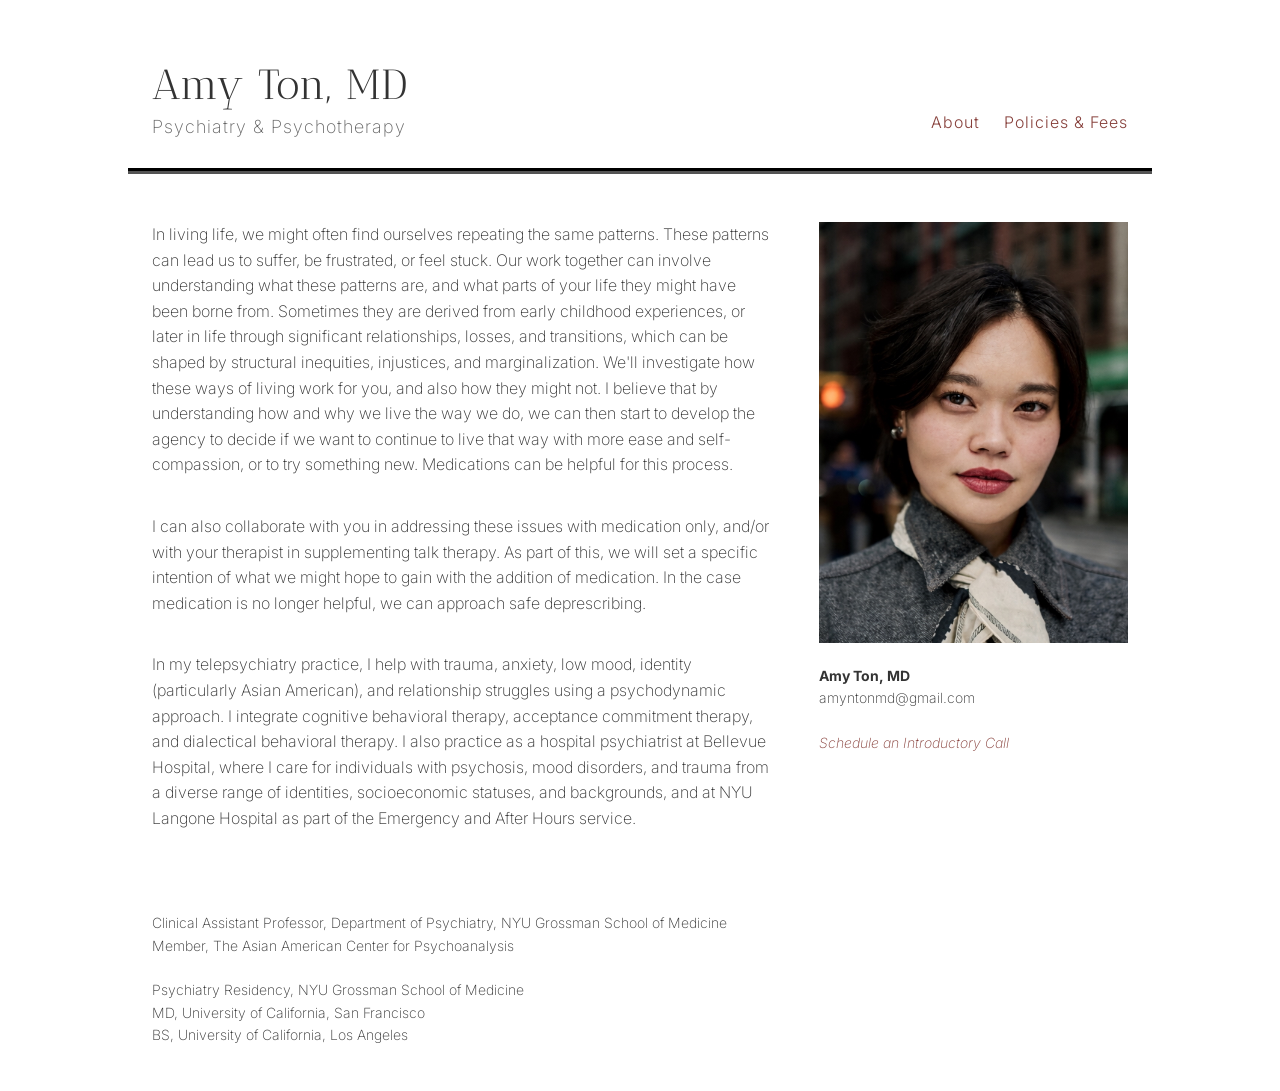
==== index.html @ de1456c8 "Update index.html" ====
<!DOCTYPE html>
<html>
  <head>
    <title>Amy Ton MD – Psychiatry & Psychotherapy</title>
    <meta charset="utf-8" />
    <meta http-equiv="X-UA-Compatible" content="IE=edge">
    <meta name="viewport" content="width=device-width, initial-scale=1.0, maximum-scale=1.0">
    <meta name="description" content="Board Certified Psychiatrist Dr. Amy Ton M.D. offers psychiatry and psychotherapy to adults in New York City.">
    <meta name="author" content="Amy Ton MD" />
    <link rel="stylesheet" type="text/css" href="style.css" />
    <link rel="stylesheet" href="https://fonts.googleapis.com/css?family=Kalnia">
    <link rel="stylesheet" href="https://fonts.googleapis.com/css2?family=Inter:ital,opsz,wght@0,14..32,100..900;1,14..32,100..900&display=swap">
    <link rel="stylesheet" href="https://fonts.googleapis.com/css?family=Antic+Didone">
    <link href="https://assets.calendly.com/assets/external/widget.css" rel="stylesheet">
    <script src="https://assets.calendly.com/assets/external/widget.js" type="text/javascript" async></script>
  </head>

  <body>
    <div class="container">
      <header class="masthead">
        <hgroup class="site-info">
          <h1 class="site-name"><a href="index.html">Amy Ton, MD</a></h1>
          <h2 class="site-description">Psychiatry & Psychotherapy</h2>
        </hgroup>
        <nav>
          <a href="index.html">About</a>
          <a href="policies.html">Policies & Fees</a>
        </nav>
      </header>
    </div>

    <div class="container">
      <div class="main-content">
        <div class="left">
          <p>In living life, we might often find ourselves repeating the same patterns. These patterns can lead us to suffer, be frustrated, or feel stuck. Our work together can involve understanding what these patterns are, and what parts of your life they might have been borne from. Sometimes they are derived from early childhood experiences, or later in life through significant relationships, losses, and transitions, which can be shaped by structural inequities, injustices, and marginalization. We'll investigate how these ways of living work for you, and also how they might not. I believe that by understanding how and why we live the way we do, we can then start to develop the agency to decide if we want to continue to live that way with more ease and self-compassion, or to try something new. Medications can be helpful for this process.</p>
          <p>I can also collaborate with you in addressing these issues with medication only, and/or with your therapist in supplementing talk therapy. As part of this, we will set a specific intention of what we might hope to gain with the addition of medication. In the case medication is no longer helpful, we can approach safe deprescribing.</p>
          <p>In my telepsychiatry practice, I help with trauma, anxiety, low mood, identity (particularly Asian American), and relationship struggles using a psychodynamic approach. I integrate cognitive behavioral therapy, acceptance commitment therapy, and dialectical behavioral therapy. I also practice as a hospital psychiatrist at Bellevue Hospital, where I care for individuals with psychosis, mood disorders, and trauma from a diverse range of identities, socioeconomic statuses, and backgrounds, and at NYU Langone Hospital as part of the Emergency and After Hours service.</p><br /><br />
          Clinical Assistant Professor, Department of Psychiatry, NYU Grossman School of Medicine<br />
            Member, The Asian American Center for Psychoanalysis<br /><br />
            Psychiatry Residency, NYU Grossman School of Medicine<br />
            MD, University of California, San Francisco<br />
            BS, University of California, Los Angeles
        <br /><br /><br />
        </div>
        <div class="right">
          <img src="images/portraithighcrop.jpg"><br />
          <b>Amy Ton, MD</b><br />
          amyntonmd@gmail.com<br /><br />
          <i><a href="" onclick="Calendly.initPopupWidget({url: 'https://calendly.com/amyntonmd/30min?hide_gdpr_banner=1&primary_color=87403b'});return false;">Schedule an Introductory Call</a></i>
          <br /><br /><br />
          
        </div>
      </div>
    </div>
  </body>
</html>
---- style.css ----
/***************/
/* MEYER RESET */
/***************/
html, body, div, h1, h2, h3, p, a, img, article, header, hgroup, nav,
table, tbody, tr, td {
  margin: 0;
  padding: 0;
  border: 0;
  font-size: 100%;
  font: inherit;
  vertical-align: baseline;
}

article, header, hgroup, nav {
  display: block;
}

*, *:before, *:after {
  -moz-box-sizing: border-box;
  -webkit-box-sizing: border-box;
  box-sizing: border-box;
}

/**************/
/* BASE RULES */
/**************/
html {
  font-size: 100%;
}

body {
  background: #ffffff;
  font-family: 'Inter', sans-serif;
  font-weight: 200;
  font-size: 14px;
  line-height: 1.6;
  color: #333;
}

.container {
  margin: 0 auto;
  /* max-width: 1000px; */
  width: 80%;
}

h1, h2, h3 {
  font-family: 'Inter', sans-serif;
  color: #222;
  font-weight: 325;
  line-height: 1;
  margin: 0;
  padding: 0;
}
@media screen and (max-width: 640px) {
  h1, h2, h3 {
    line-height: 1.4;
  }
}

h1 {
  font-size: 30px;
}
h1 a {
  color: inherit;
}

h2 {
  font-size: 24px;
}

h3 {
  font-size: 20px;
  margin-bottom: 12px;
}

p {
  margin-bottom: 36px;
}

a {
  color: #87403b;
  text-decoration: none;
  cursor: poInter;
}
a:hover, a:active {
  color: #87403b;
}

img {
  max-width: 100%;
}

/*********************/
/* LAYOUT / SECTIONS */
/*********************/

.masthead {
  display: flex;
  flex-wrap: wrap;
  align-items: flex-end;
  justify-content: space-between;
  gap: 24px;
  padding: 64px 24px 32px;
  border-bottom: 6px groove #000;
  margin-bottom: 48px;
}
@media screen and (max-width: 640px) {
  .masthead {
    flex-direction: column;
    align-items: center;
    text-align: center;
  }
}

.site-name {
  margin: 0;
  color: #333;
  cursor: poInter;
  font-family: 'Antic Didone', serif;
  font-weight: 400;
  font-size: 42px;
  letter-spacing: 1px;
  margin-bottom: 12px;
}

.site-description {
  color: #666;
  font-family: 'Inter', sans-serif;
  font-weight: 200;
  font-size: 18px;
  letter-spacing: 1px;
}

.main-content {
  padding: 0 24px;
  display: flex;
  flex-direction: row;
  align-items: flex-start;
  justify-content: flex-start;
  gap: 48px;
}

.main-content .left {
  margin-top: 0px;
  flex: 2 1 0;
  min-width: 0;
}

.main-content .right {
  flex: 1 1 0;
  min-width: 0;
}

.main-content p {
  line-height: 1.6;
  font-size: 16px;
}

.main-content .right img {
  display: block;
  width: 100%;
  height: auto;
  margin-left: auto;
}

.policy-row {
  margin-bottom: 64px;
}

.main-content .fees-table {
  border-collapse: collapse;
  border: none;
  font-size: 16px;
  line-height: 1.6;
}

.main-content .fees-table td {
  padding: 8px 24px 8px 0;
  border: none;
  vertical-align: top;
}

@media screen and (max-width: 640px) {
  .main-content {
    flex-direction: column;
  }

  .main-content .left,
  .main-content .right {
    flex: none;
    width: 100%;
  }

  .site-description {
    margin: 3px 0;
  }
}

nav {
  margin-top: 0px;
  font-family: 'Inter', sans-serif;
  font-weight: 200;
  font-size: 16px;
}
@media screen and (max-width: 640px) {
  nav {
    margin-top: 9px;
    font-size: 16px;
  }
}
nav a {
  margin-left: 20px;
  text-align: right;
  font-weight: 300;
  letter-spacing: 1px;
}
@media screen and (max-width: 640px) {
  nav a {
    margin: 0 10px;
    text-align: center;
  }
}
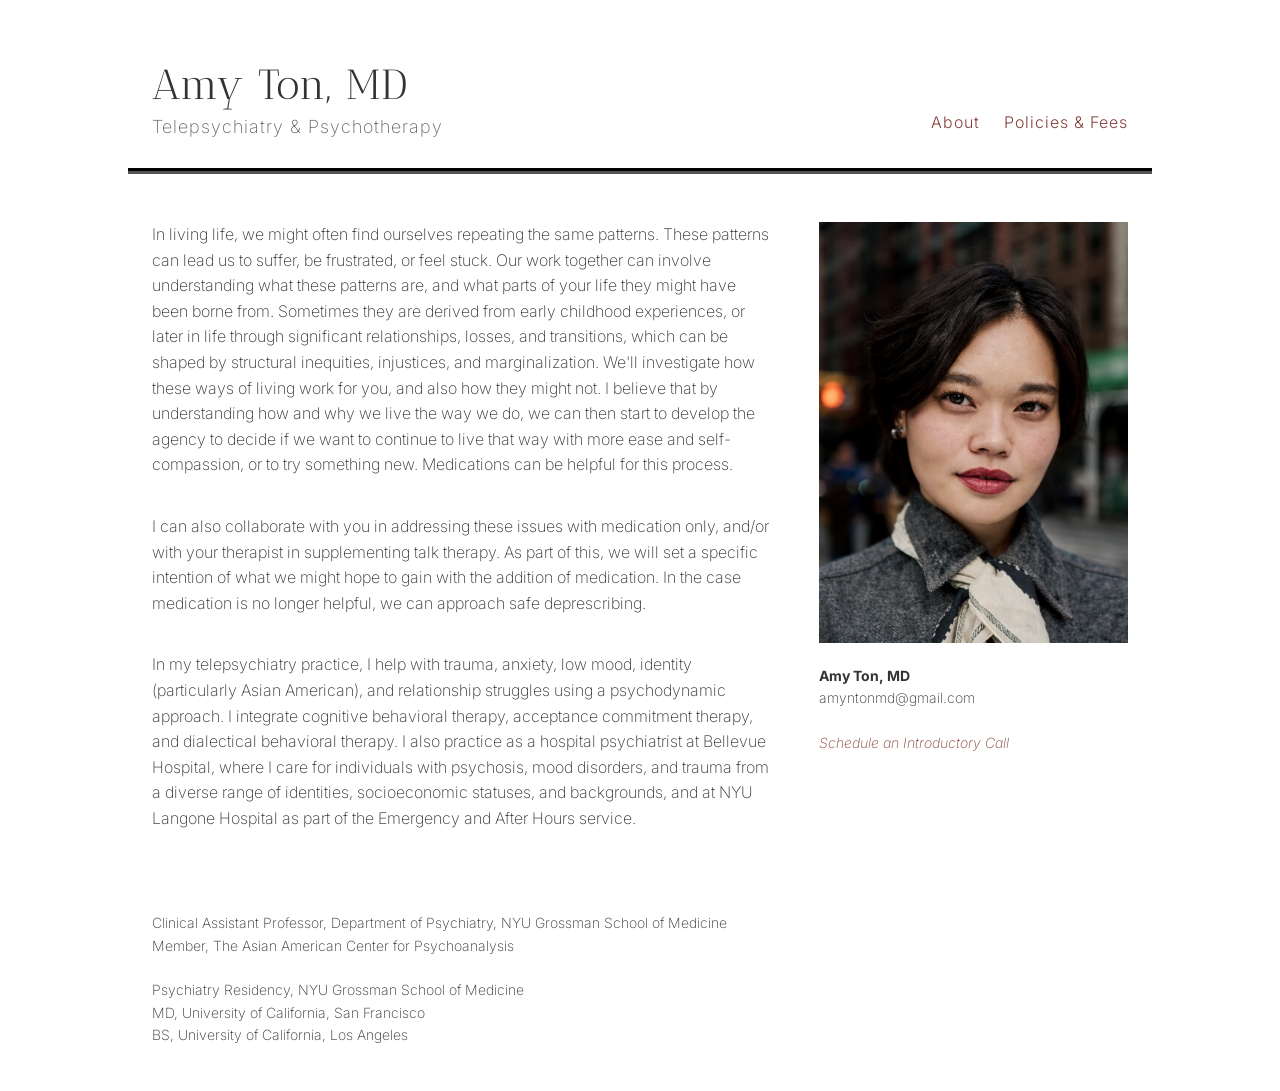
==== commit 615904d0: "Update index.html" ====
--- a/index.html
+++ b/index.html
@@ -5,7 +5,7 @@
     <meta charset="utf-8" />
     <meta http-equiv="X-UA-Compatible" content="IE=edge">
     <meta name="viewport" content="width=device-width, initial-scale=1.0, maximum-scale=1.0">
-    <meta name="description" content="Board Certified Psychiatrist Dr. Amy Ton M.D. offers psychiatry and psychotherapy to adults in New York City.">
+    <meta name="description" content="Board-Certified Psychiatrist Dr. Amy Ton M.D. offers psychiatry and psychotherapy to adults in New York State through telemedicine.">
     <meta name="author" content="Amy Ton MD" />
     <link rel="stylesheet" type="text/css" href="style.css" />
     <link rel="stylesheet" href="https://fonts.googleapis.com/css?family=Kalnia">
@@ -20,7 +20,7 @@
       <header class="masthead">
         <hgroup class="site-info">
           <h1 class="site-name"><a href="index.html">Amy Ton, MD</a></h1>
-          <h2 class="site-description">Psychiatry & Psychotherapy</h2>
+          <h2 class="site-description">Telepsychiatry & Psychotherapy</h2>
         </hgroup>
         <nav>
           <a href="index.html">About</a>
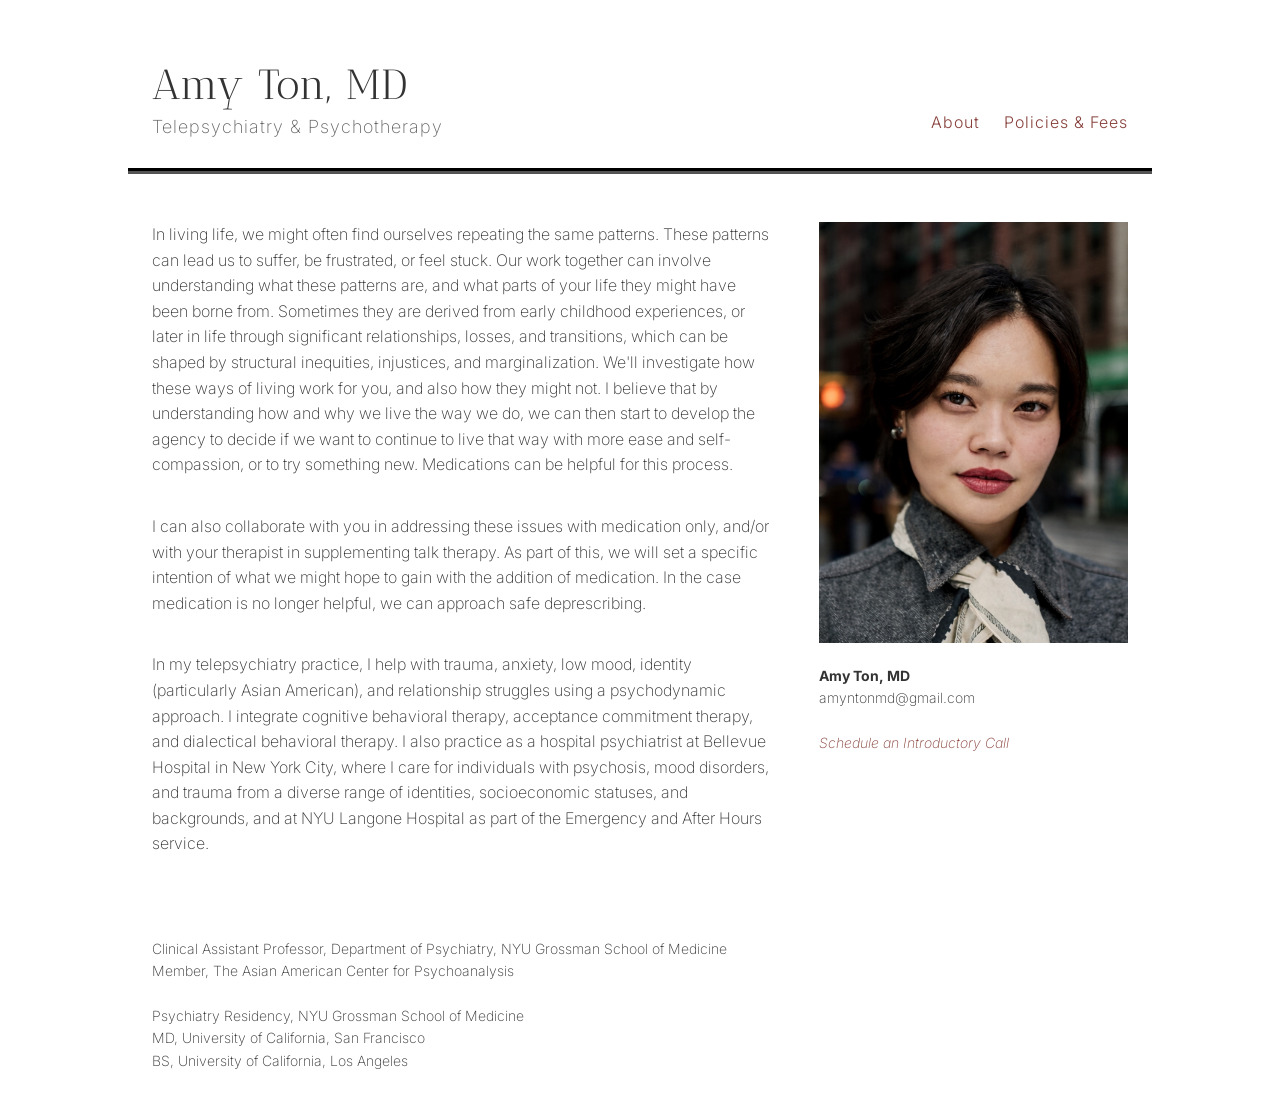
==== commit c206bc03: "Update index.html" ====
--- a/index.html
+++ b/index.html
@@ -34,7 +34,7 @@
         <div class="left">
           <p>In living life, we might often find ourselves repeating the same patterns. These patterns can lead us to suffer, be frustrated, or feel stuck. Our work together can involve understanding what these patterns are, and what parts of your life they might have been borne from. Sometimes they are derived from early childhood experiences, or later in life through significant relationships, losses, and transitions, which can be shaped by structural inequities, injustices, and marginalization. We'll investigate how these ways of living work for you, and also how they might not. I believe that by understanding how and why we live the way we do, we can then start to develop the agency to decide if we want to continue to live that way with more ease and self-compassion, or to try something new. Medications can be helpful for this process.</p>
           <p>I can also collaborate with you in addressing these issues with medication only, and/or with your therapist in supplementing talk therapy. As part of this, we will set a specific intention of what we might hope to gain with the addition of medication. In the case medication is no longer helpful, we can approach safe deprescribing.</p>
-          <p>In my telepsychiatry practice, I help with trauma, anxiety, low mood, identity (particularly Asian American), and relationship struggles using a psychodynamic approach. I integrate cognitive behavioral therapy, acceptance commitment therapy, and dialectical behavioral therapy. I also practice as a hospital psychiatrist at Bellevue Hospital, where I care for individuals with psychosis, mood disorders, and trauma from a diverse range of identities, socioeconomic statuses, and backgrounds, and at NYU Langone Hospital as part of the Emergency and After Hours service.</p><br /><br />
+          <p>In my telepsychiatry practice, I help with trauma, anxiety, low mood, identity (particularly Asian American), and relationship struggles using a psychodynamic approach. I integrate cognitive behavioral therapy, acceptance commitment therapy, and dialectical behavioral therapy. I also practice as a hospital psychiatrist at Bellevue Hospital in New York City, where I care for individuals with psychosis, mood disorders, and trauma from a diverse range of identities, socioeconomic statuses, and backgrounds, and at NYU Langone Hospital as part of the Emergency and After Hours service.</p><br /><br />
           Clinical Assistant Professor, Department of Psychiatry, NYU Grossman School of Medicine<br />
             Member, The Asian American Center for Psychoanalysis<br /><br />
             Psychiatry Residency, NYU Grossman School of Medicine<br />
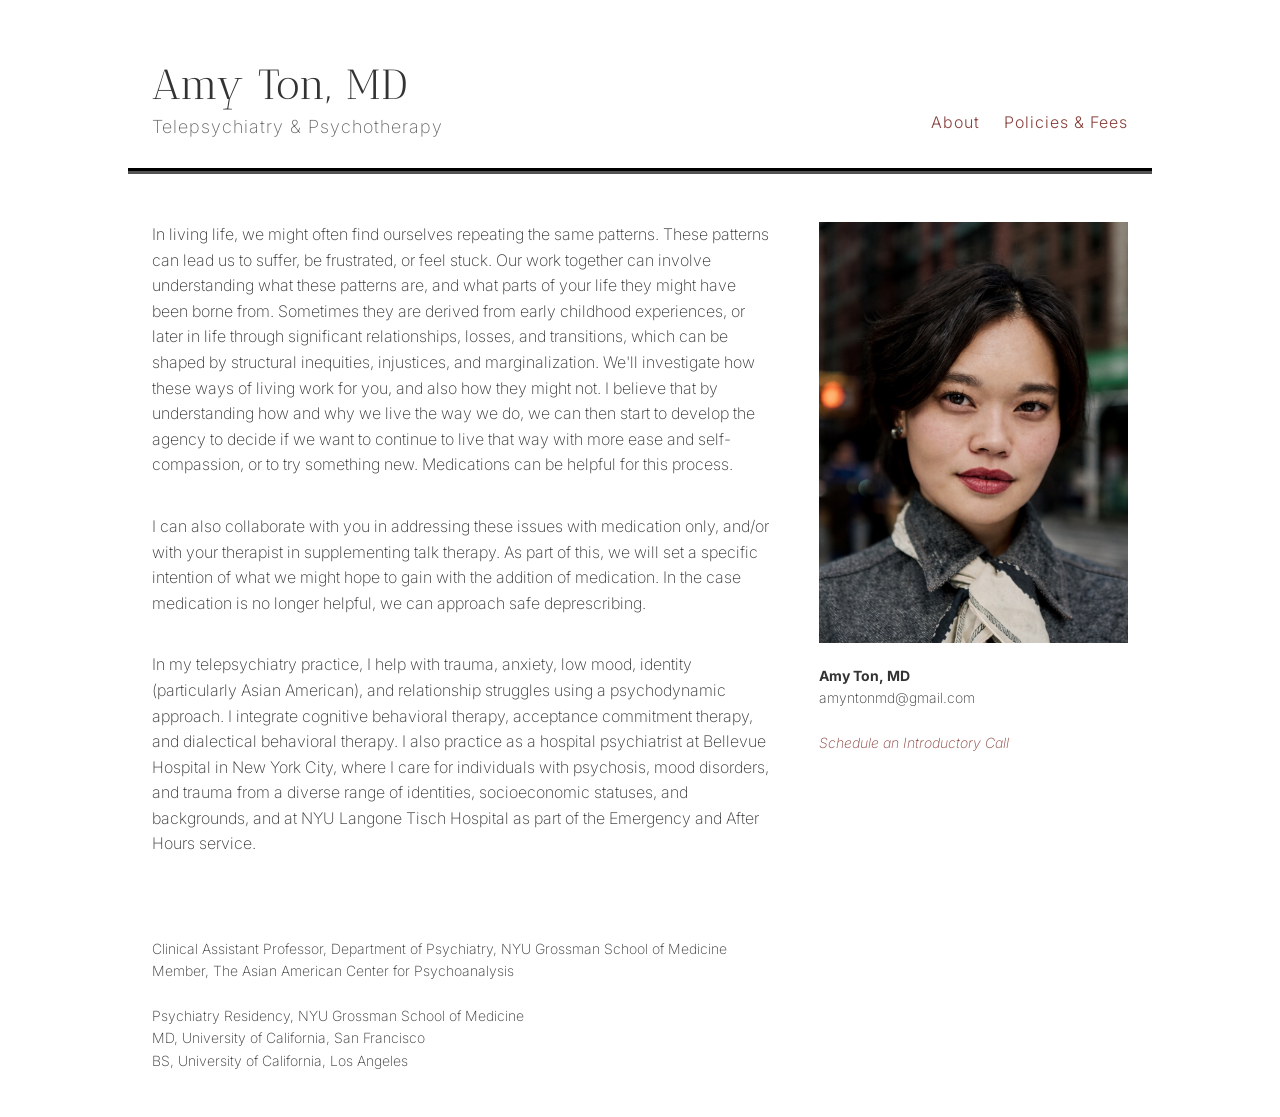
==== commit 5fb76579: "Update index.html" ====
--- a/index.html
+++ b/index.html
@@ -34,7 +34,7 @@
         <div class="left">
           <p>In living life, we might often find ourselves repeating the same patterns. These patterns can lead us to suffer, be frustrated, or feel stuck. Our work together can involve understanding what these patterns are, and what parts of your life they might have been borne from. Sometimes they are derived from early childhood experiences, or later in life through significant relationships, losses, and transitions, which can be shaped by structural inequities, injustices, and marginalization. We'll investigate how these ways of living work for you, and also how they might not. I believe that by understanding how and why we live the way we do, we can then start to develop the agency to decide if we want to continue to live that way with more ease and self-compassion, or to try something new. Medications can be helpful for this process.</p>
           <p>I can also collaborate with you in addressing these issues with medication only, and/or with your therapist in supplementing talk therapy. As part of this, we will set a specific intention of what we might hope to gain with the addition of medication. In the case medication is no longer helpful, we can approach safe deprescribing.</p>
-          <p>In my telepsychiatry practice, I help with trauma, anxiety, low mood, identity (particularly Asian American), and relationship struggles using a psychodynamic approach. I integrate cognitive behavioral therapy, acceptance commitment therapy, and dialectical behavioral therapy. I also practice as a hospital psychiatrist at Bellevue Hospital in New York City, where I care for individuals with psychosis, mood disorders, and trauma from a diverse range of identities, socioeconomic statuses, and backgrounds, and at NYU Langone Hospital as part of the Emergency and After Hours service.</p><br /><br />
+          <p>In my telepsychiatry practice, I help with trauma, anxiety, low mood, identity (particularly Asian American), and relationship struggles using a psychodynamic approach. I integrate cognitive behavioral therapy, acceptance commitment therapy, and dialectical behavioral therapy. I also practice as a hospital psychiatrist at Bellevue Hospital in New York City, where I care for individuals with psychosis, mood disorders, and trauma from a diverse range of identities, socioeconomic statuses, and backgrounds, and at NYU Langone Tisch Hospital as part of the Emergency and After Hours service.</p><br /><br />
           Clinical Assistant Professor, Department of Psychiatry, NYU Grossman School of Medicine<br />
             Member, The Asian American Center for Psychoanalysis<br /><br />
             Psychiatry Residency, NYU Grossman School of Medicine<br />
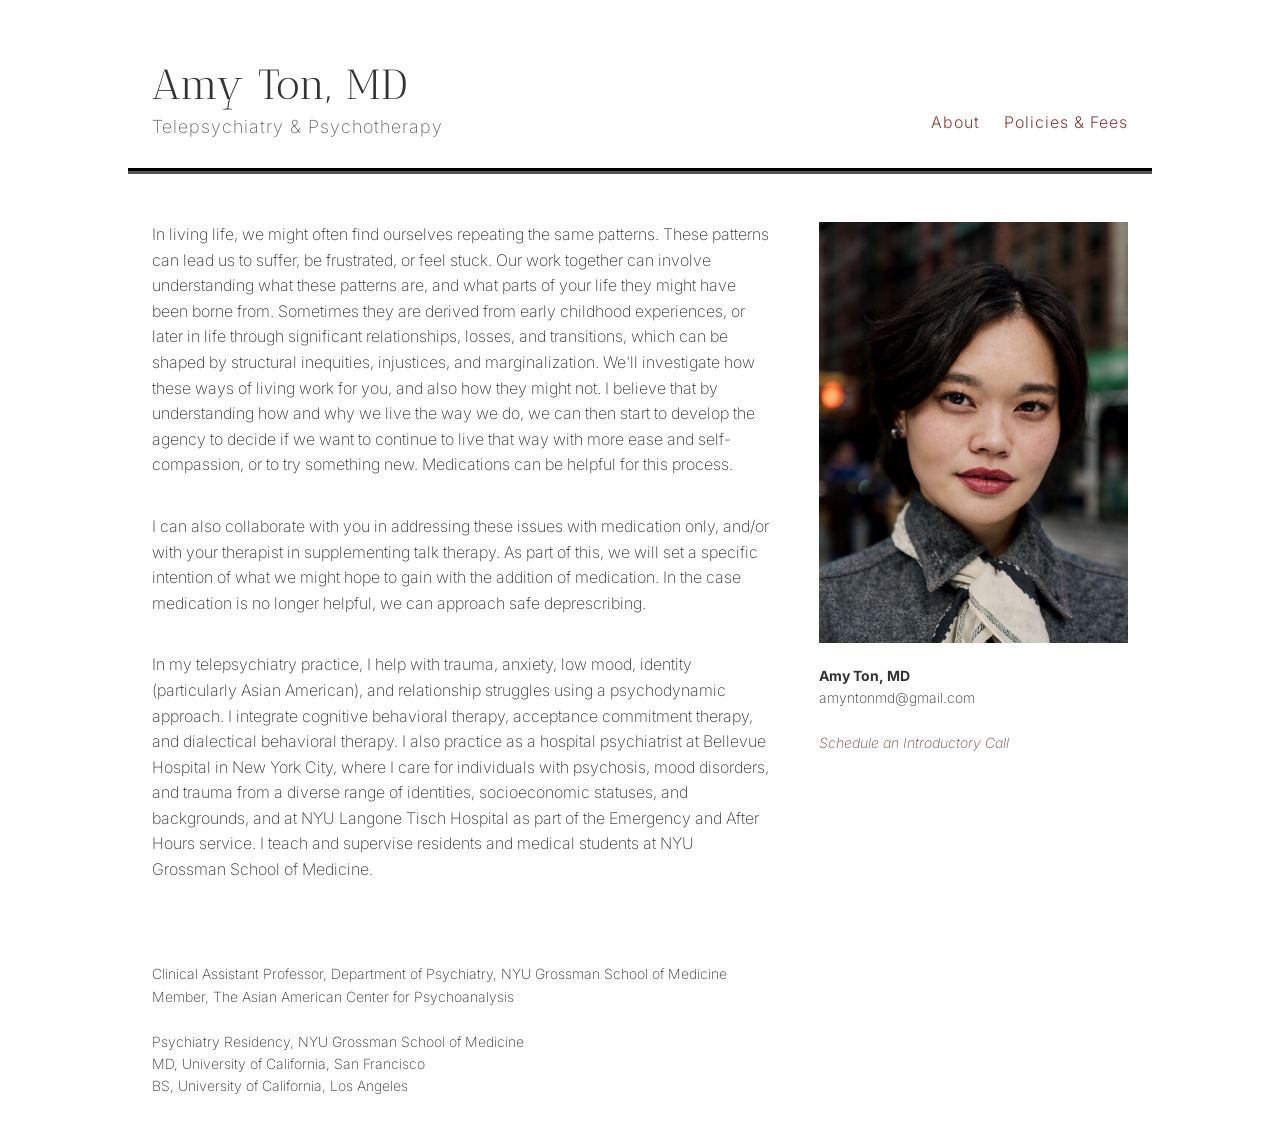
==== commit 7c907531: "Update index.html" ====
--- a/index.html
+++ b/index.html
@@ -34,7 +34,7 @@
         <div class="left">
           <p>In living life, we might often find ourselves repeating the same patterns. These patterns can lead us to suffer, be frustrated, or feel stuck. Our work together can involve understanding what these patterns are, and what parts of your life they might have been borne from. Sometimes they are derived from early childhood experiences, or later in life through significant relationships, losses, and transitions, which can be shaped by structural inequities, injustices, and marginalization. We'll investigate how these ways of living work for you, and also how they might not. I believe that by understanding how and why we live the way we do, we can then start to develop the agency to decide if we want to continue to live that way with more ease and self-compassion, or to try something new. Medications can be helpful for this process.</p>
           <p>I can also collaborate with you in addressing these issues with medication only, and/or with your therapist in supplementing talk therapy. As part of this, we will set a specific intention of what we might hope to gain with the addition of medication. In the case medication is no longer helpful, we can approach safe deprescribing.</p>
-          <p>In my telepsychiatry practice, I help with trauma, anxiety, low mood, identity (particularly Asian American), and relationship struggles using a psychodynamic approach. I integrate cognitive behavioral therapy, acceptance commitment therapy, and dialectical behavioral therapy. I also practice as a hospital psychiatrist at Bellevue Hospital in New York City, where I care for individuals with psychosis, mood disorders, and trauma from a diverse range of identities, socioeconomic statuses, and backgrounds, and at NYU Langone Tisch Hospital as part of the Emergency and After Hours service.</p><br /><br />
+          <p>In my telepsychiatry practice, I help with trauma, anxiety, low mood, identity (particularly Asian American), and relationship struggles using a psychodynamic approach. I integrate cognitive behavioral therapy, acceptance commitment therapy, and dialectical behavioral therapy. I also practice as a hospital psychiatrist at Bellevue Hospital in New York City, where I care for individuals with psychosis, mood disorders, and trauma from a diverse range of identities, socioeconomic statuses, and backgrounds, and at NYU Langone Tisch Hospital as part of the Emergency and After Hours service. I teach and supervise residents and medical students at NYU Grossman School of Medicine.</p><br /><br />
           Clinical Assistant Professor, Department of Psychiatry, NYU Grossman School of Medicine<br />
             Member, The Asian American Center for Psychoanalysis<br /><br />
             Psychiatry Residency, NYU Grossman School of Medicine<br />
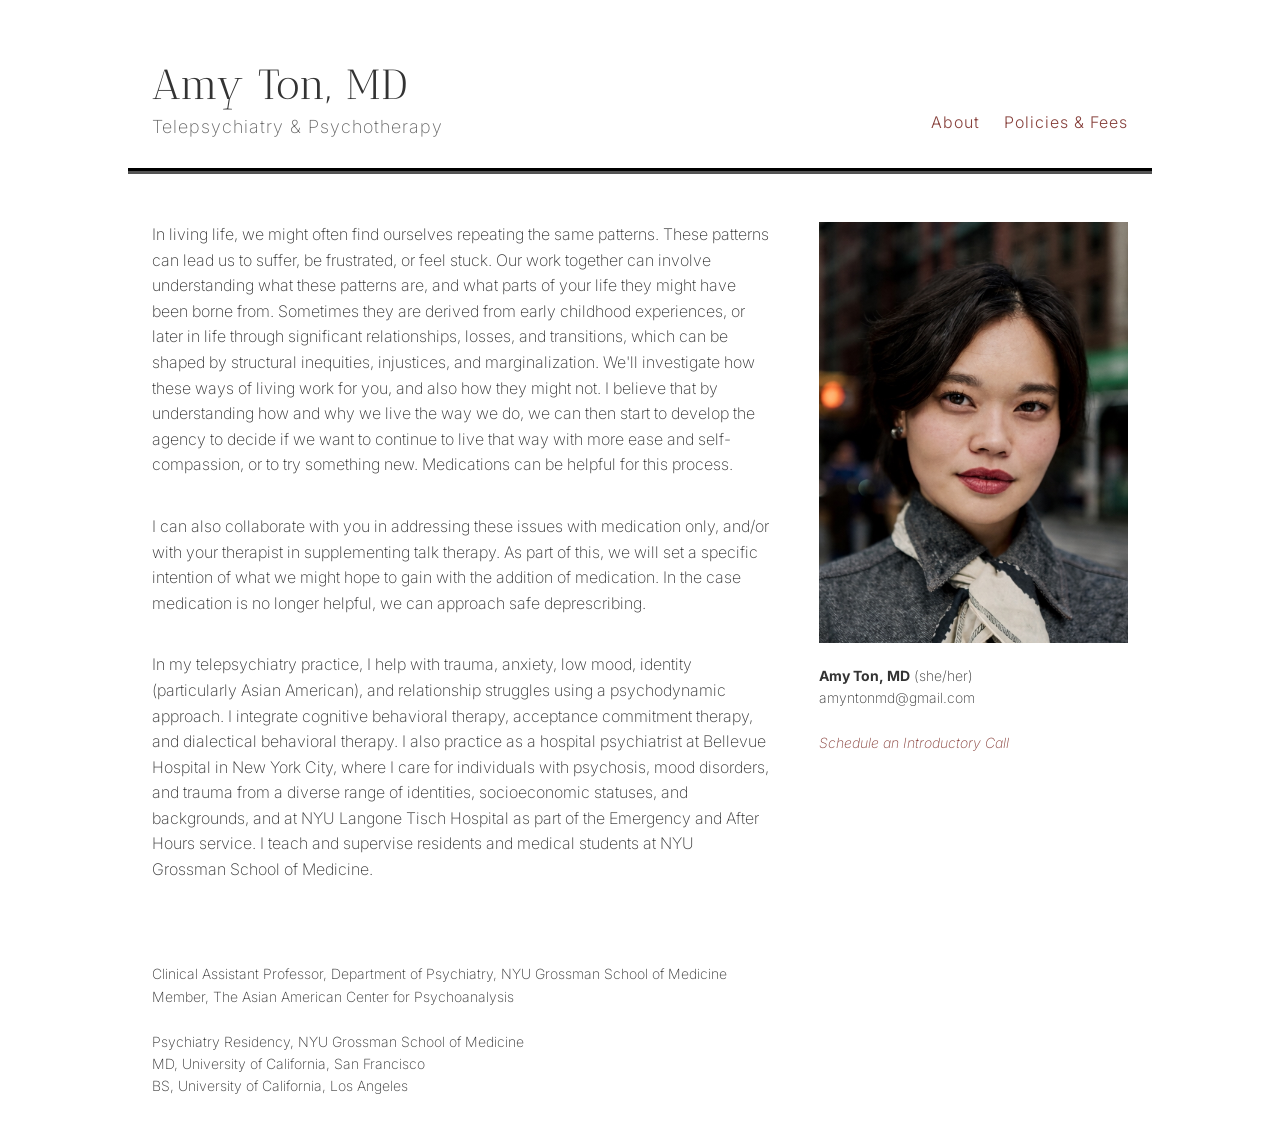
==== commit 32caac7a: "Update index.html" ====
--- a/index.html
+++ b/index.html
@@ -44,7 +44,7 @@
         </div>
         <div class="right">
           <img src="images/portraithighcrop.jpg"><br />
-          <b>Amy Ton, MD</b><br />
+          <b>Amy Ton, MD</b> (she/her)<br />
           amyntonmd@gmail.com<br /><br />
           <i><a href="" onclick="Calendly.initPopupWidget({url: 'https://calendly.com/amyntonmd/30min?hide_gdpr_banner=1&primary_color=87403b'});return false;">Schedule an Introductory Call</a></i>
           <br /><br /><br />
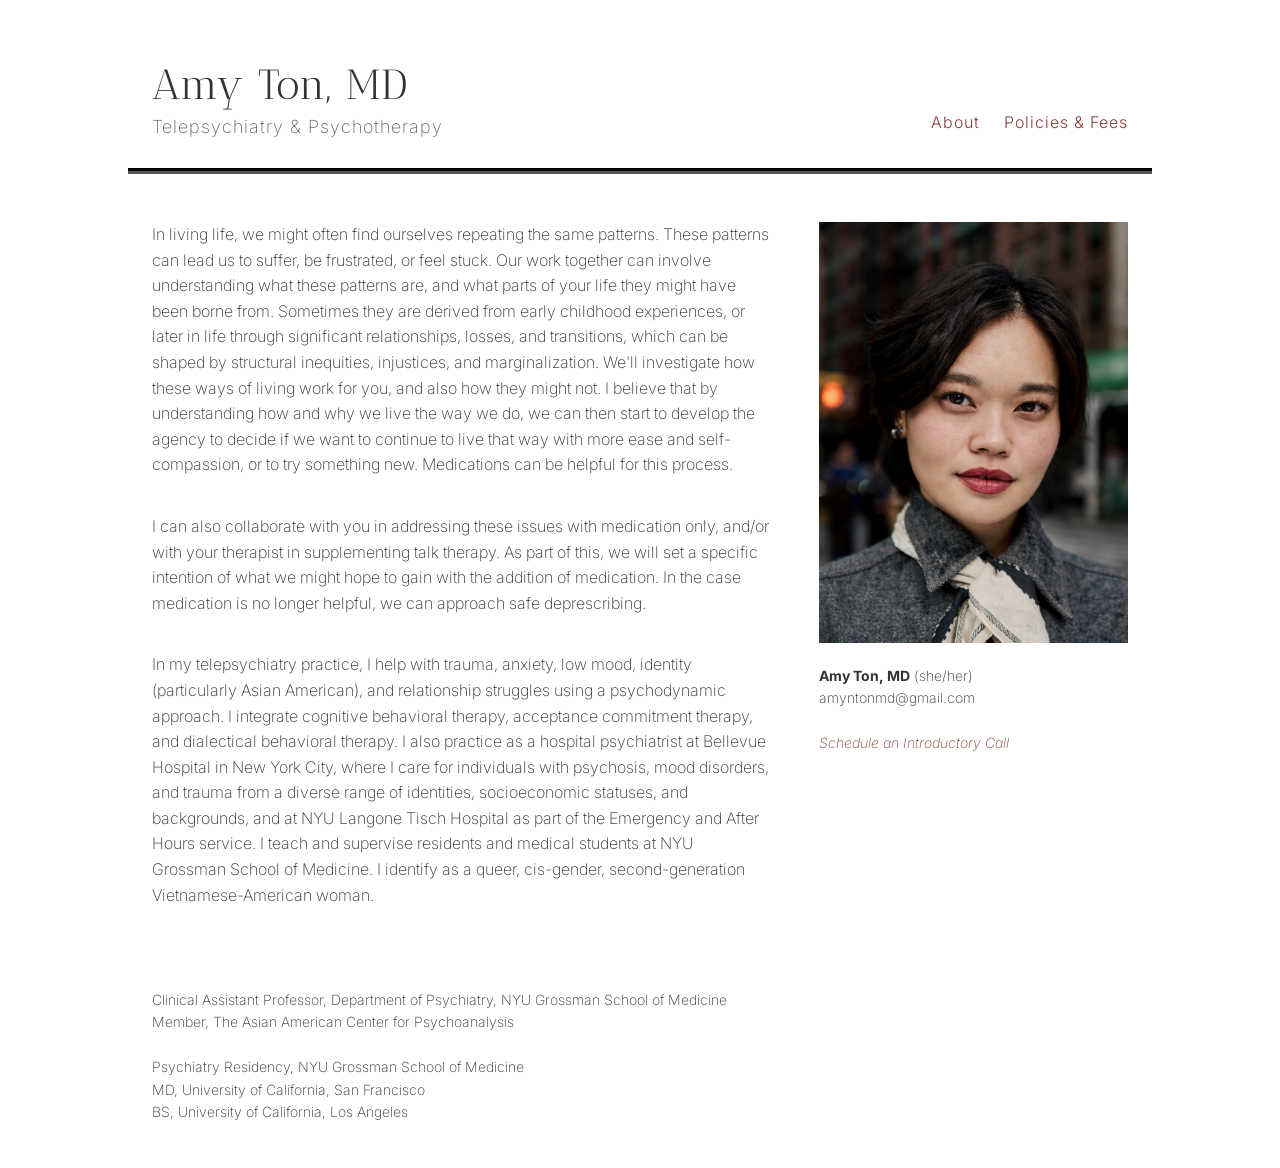
==== commit be97dcfd: "Update index.html" ====
--- a/index.html
+++ b/index.html
@@ -34,7 +34,7 @@
         <div class="left">
           <p>In living life, we might often find ourselves repeating the same patterns. These patterns can lead us to suffer, be frustrated, or feel stuck. Our work together can involve understanding what these patterns are, and what parts of your life they might have been borne from. Sometimes they are derived from early childhood experiences, or later in life through significant relationships, losses, and transitions, which can be shaped by structural inequities, injustices, and marginalization. We'll investigate how these ways of living work for you, and also how they might not. I believe that by understanding how and why we live the way we do, we can then start to develop the agency to decide if we want to continue to live that way with more ease and self-compassion, or to try something new. Medications can be helpful for this process.</p>
           <p>I can also collaborate with you in addressing these issues with medication only, and/or with your therapist in supplementing talk therapy. As part of this, we will set a specific intention of what we might hope to gain with the addition of medication. In the case medication is no longer helpful, we can approach safe deprescribing.</p>
-          <p>In my telepsychiatry practice, I help with trauma, anxiety, low mood, identity (particularly Asian American), and relationship struggles using a psychodynamic approach. I integrate cognitive behavioral therapy, acceptance commitment therapy, and dialectical behavioral therapy. I also practice as a hospital psychiatrist at Bellevue Hospital in New York City, where I care for individuals with psychosis, mood disorders, and trauma from a diverse range of identities, socioeconomic statuses, and backgrounds, and at NYU Langone Tisch Hospital as part of the Emergency and After Hours service. I teach and supervise residents and medical students at NYU Grossman School of Medicine.</p><br /><br />
+          <p>In my telepsychiatry practice, I help with trauma, anxiety, low mood, identity (particularly Asian American), and relationship struggles using a psychodynamic approach. I integrate cognitive behavioral therapy, acceptance commitment therapy, and dialectical behavioral therapy. I also practice as a hospital psychiatrist at Bellevue Hospital in New York City, where I care for individuals with psychosis, mood disorders, and trauma from a diverse range of identities, socioeconomic statuses, and backgrounds, and at NYU Langone Tisch Hospital as part of the Emergency and After Hours service. I teach and supervise residents and medical students at NYU Grossman School of Medicine. I identify as a queer, cis-gender, second-generation Vietnamese-American woman.</p><br /><br />
           Clinical Assistant Professor, Department of Psychiatry, NYU Grossman School of Medicine<br />
             Member, The Asian American Center for Psychoanalysis<br /><br />
             Psychiatry Residency, NYU Grossman School of Medicine<br />
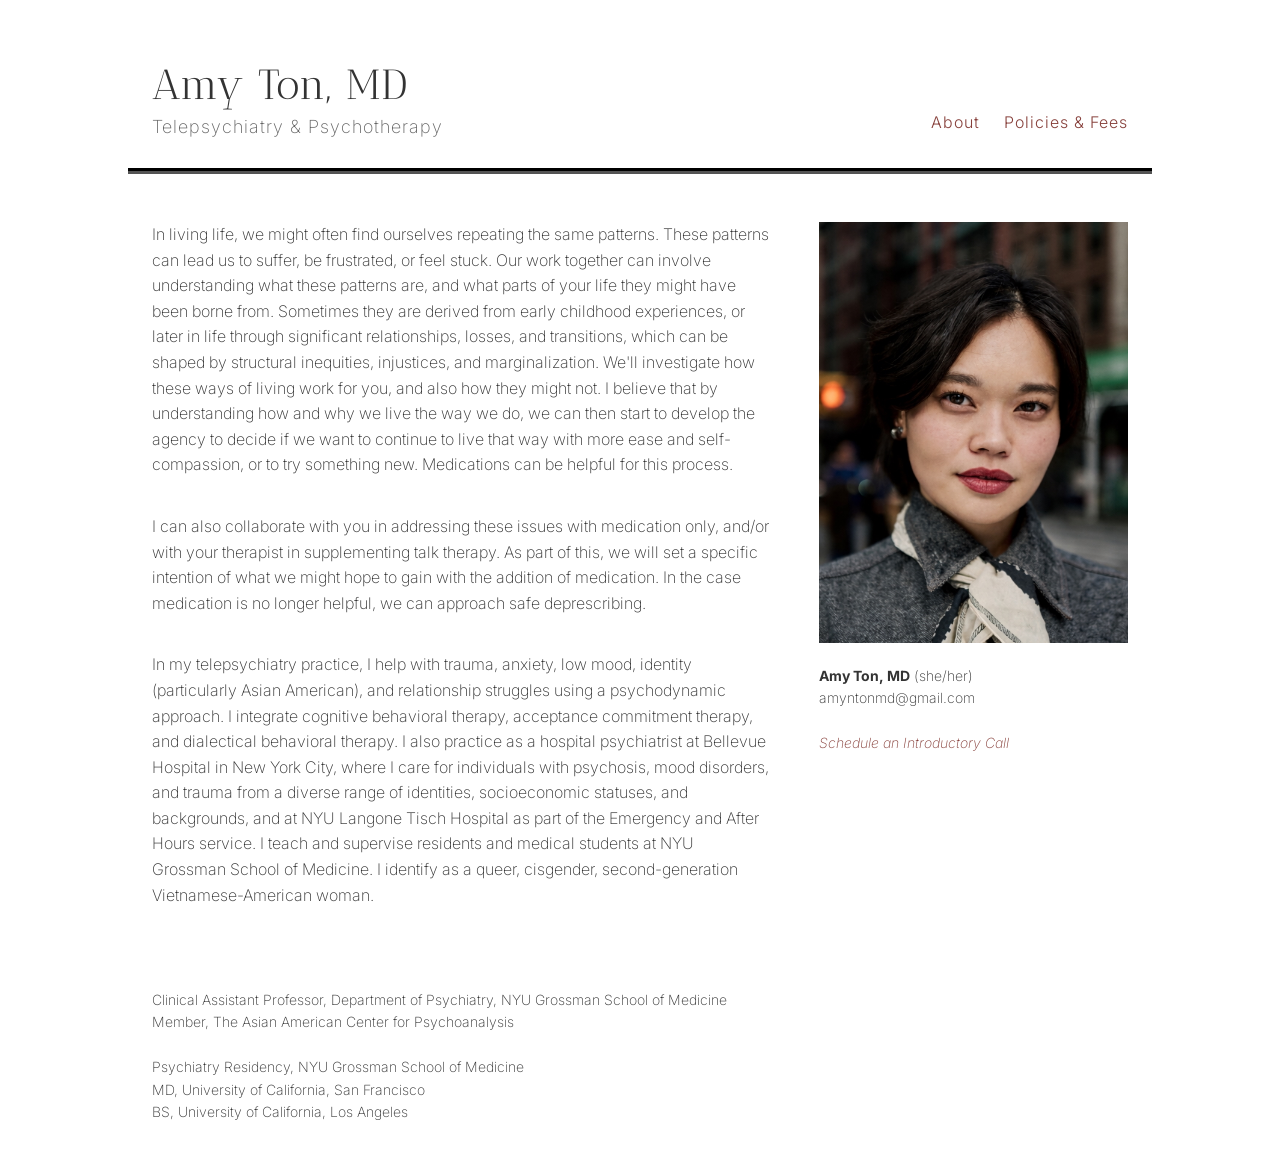
==== commit 4a99bf15: "Update index.html" ====
--- a/index.html
+++ b/index.html
@@ -34,7 +34,7 @@
         <div class="left">
           <p>In living life, we might often find ourselves repeating the same patterns. These patterns can lead us to suffer, be frustrated, or feel stuck. Our work together can involve understanding what these patterns are, and what parts of your life they might have been borne from. Sometimes they are derived from early childhood experiences, or later in life through significant relationships, losses, and transitions, which can be shaped by structural inequities, injustices, and marginalization. We'll investigate how these ways of living work for you, and also how they might not. I believe that by understanding how and why we live the way we do, we can then start to develop the agency to decide if we want to continue to live that way with more ease and self-compassion, or to try something new. Medications can be helpful for this process.</p>
           <p>I can also collaborate with you in addressing these issues with medication only, and/or with your therapist in supplementing talk therapy. As part of this, we will set a specific intention of what we might hope to gain with the addition of medication. In the case medication is no longer helpful, we can approach safe deprescribing.</p>
-          <p>In my telepsychiatry practice, I help with trauma, anxiety, low mood, identity (particularly Asian American), and relationship struggles using a psychodynamic approach. I integrate cognitive behavioral therapy, acceptance commitment therapy, and dialectical behavioral therapy. I also practice as a hospital psychiatrist at Bellevue Hospital in New York City, where I care for individuals with psychosis, mood disorders, and trauma from a diverse range of identities, socioeconomic statuses, and backgrounds, and at NYU Langone Tisch Hospital as part of the Emergency and After Hours service. I teach and supervise residents and medical students at NYU Grossman School of Medicine. I identify as a queer, cis-gender, second-generation Vietnamese-American woman.</p><br /><br />
+          <p>In my telepsychiatry practice, I help with trauma, anxiety, low mood, identity (particularly Asian American), and relationship struggles using a psychodynamic approach. I integrate cognitive behavioral therapy, acceptance commitment therapy, and dialectical behavioral therapy. I also practice as a hospital psychiatrist at Bellevue Hospital in New York City, where I care for individuals with psychosis, mood disorders, and trauma from a diverse range of identities, socioeconomic statuses, and backgrounds, and at NYU Langone Tisch Hospital as part of the Emergency and After Hours service. I teach and supervise residents and medical students at NYU Grossman School of Medicine. I identify as a queer, cisgender, second-generation Vietnamese-American woman.</p><br /><br />
           Clinical Assistant Professor, Department of Psychiatry, NYU Grossman School of Medicine<br />
             Member, The Asian American Center for Psychoanalysis<br /><br />
             Psychiatry Residency, NYU Grossman School of Medicine<br />
